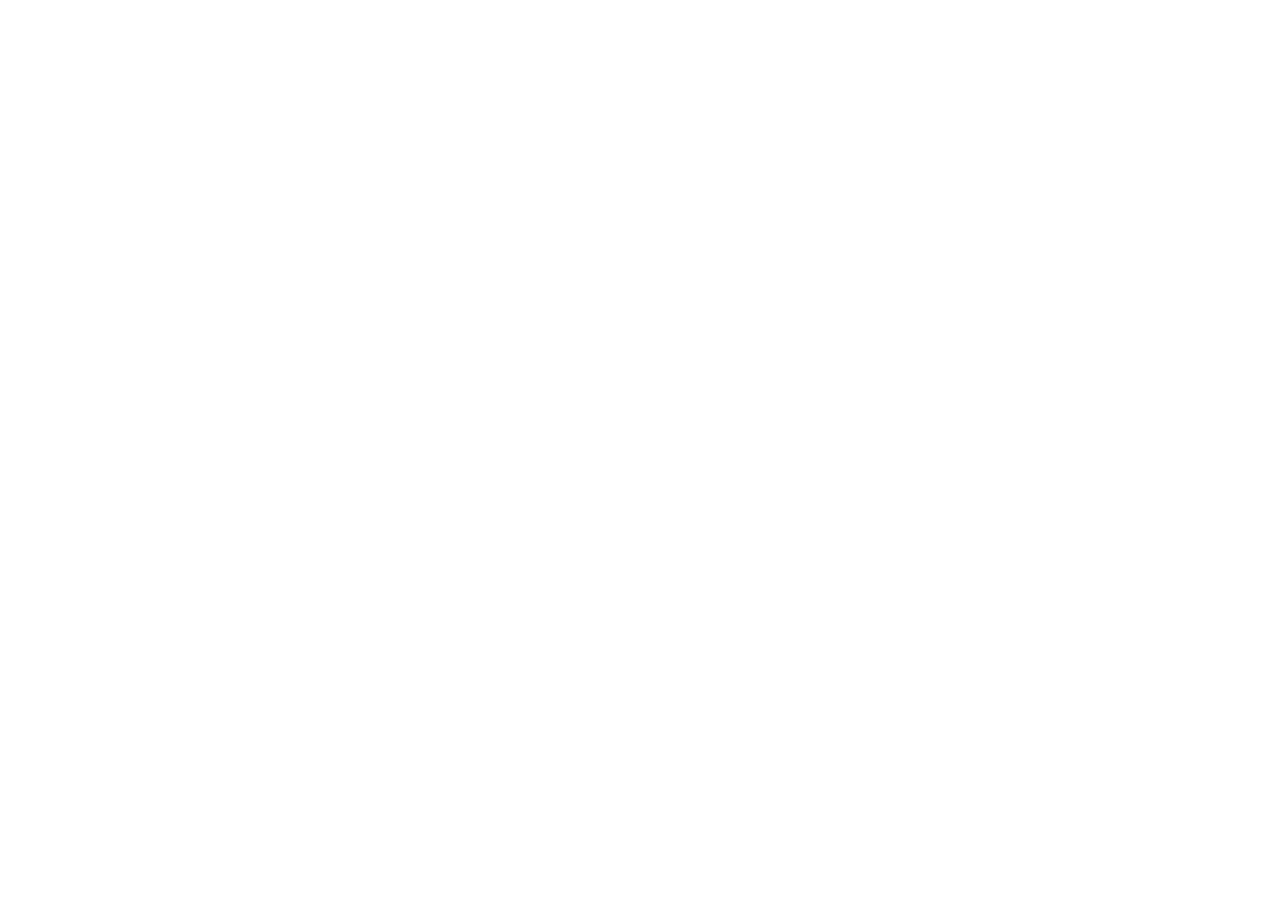
==== Programing2/HTML-CSS-tasks/index.html @ 89f24dd9 "Cerate JS modules folders" ====
<!DOCTYPE html>
<html lang="en">
<head>
    <meta charset="UTF-8">
    <meta name="viewport" content="width=device-width, initial-scale=1.0">
    <title>Document</title>
</head>
<body>
    
</body>
</html>
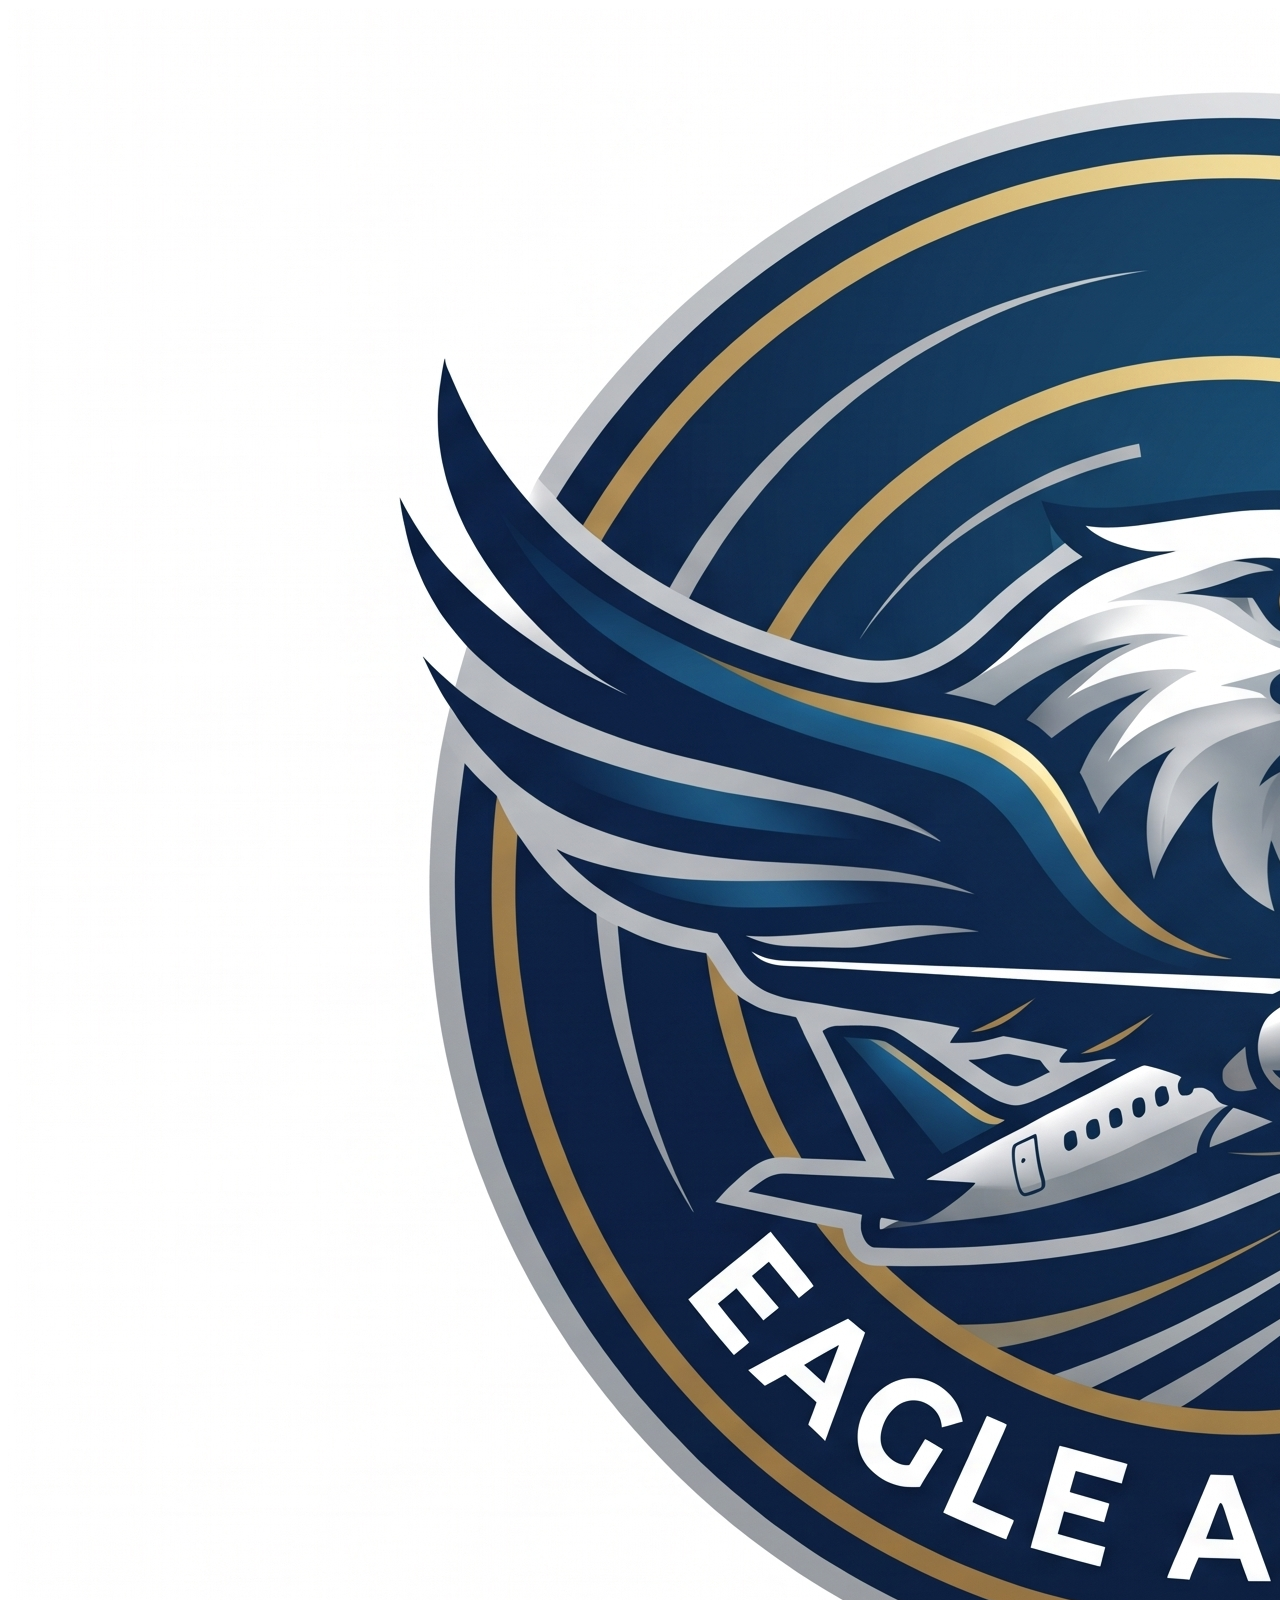
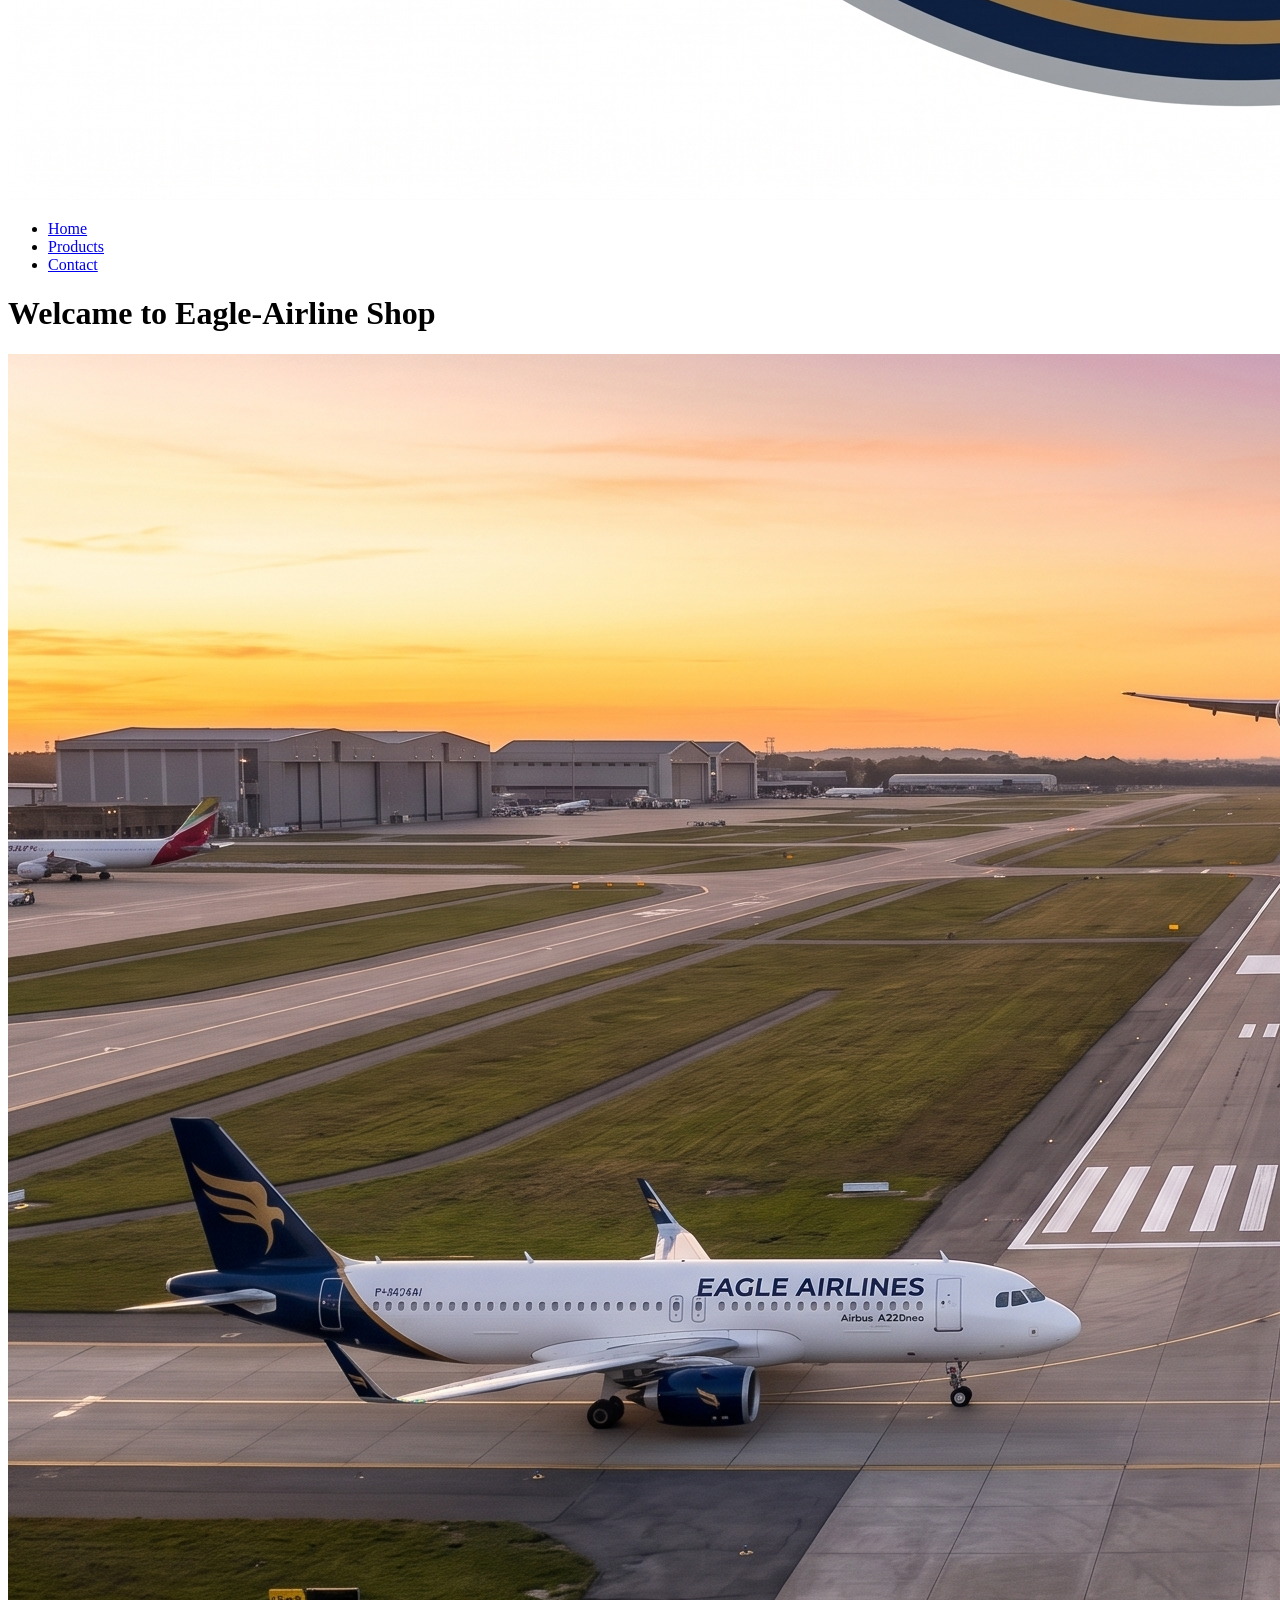
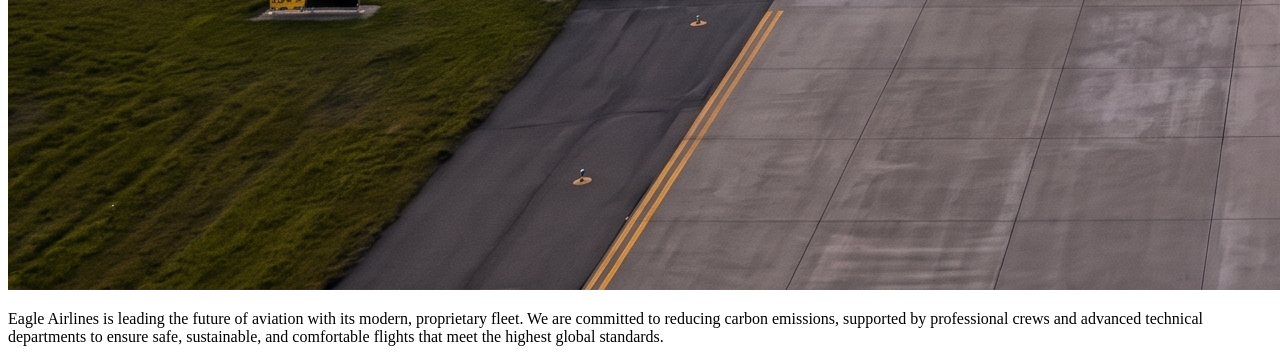
==== commit c58a90c9: "Finish all HTML structer for website" ====
--- a/Programing2/HTML-CSS-tasks/index.html
+++ b/Programing2/HTML-CSS-tasks/index.html
@@ -3,9 +3,36 @@
 <head>
     <meta charset="UTF-8">
     <meta name="viewport" content="width=device-width, initial-scale=1.0">
-    <title>Document</title>
+    <title>Eagle Airline</title>
 </head>
 <body>
-    
+    <header>
+        <div class="logo">
+            <a href="index.html"><img src="img/Eagle-AirLines-Company-logo.jpeg" alt="Logo error"></a>
+        </div>
+
+        <nav>
+            <ul>
+                <li><a href="index.html">Home</a></li>
+                <li><a href="products.html">Products</a></li>
+                <li><a href="contact.html">Contact</a></li>
+            </ul>
+        </nav>
+    </header>
+
+    <main>
+        <h1>Welcame to Eagle-Airline Shop</h1>
+
+        <img src="img/Main-img.jpeg" alt="Main-img error">
+
+        <p>
+            Eagle Airlines is leading the future of aviation with its modern, proprietary fleet. 
+            We are committed to reducing carbon emissions, supported by professional crews and 
+            advanced technical departments to ensure safe, sustainable, and 
+            comfortable flights that meet the highest global standards.
+        </p>
+    </main>
+
+
 </body>
-</html>+</html>
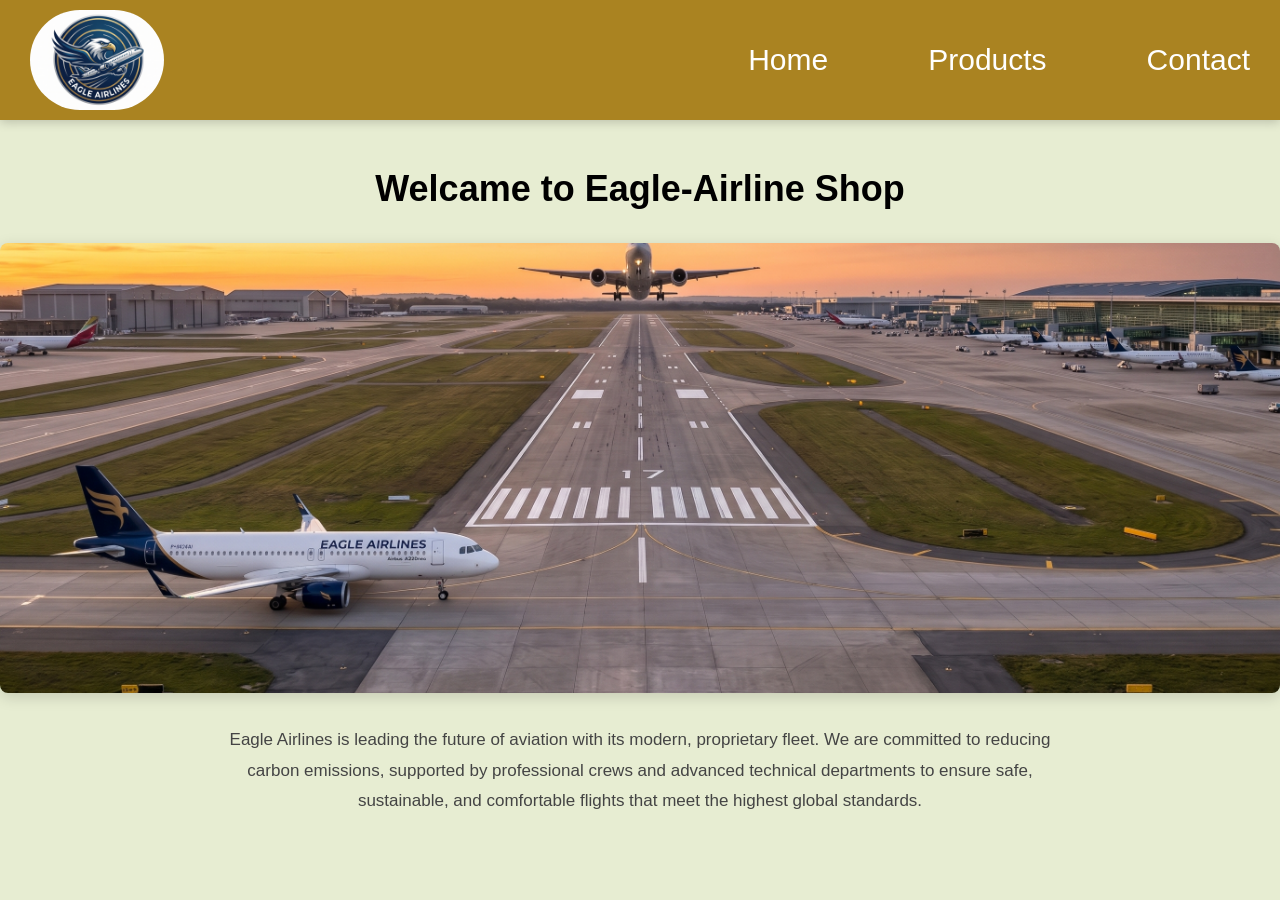
==== commit aebf303a: "Adding style to index page" ====
--- a/Programing2/HTML-CSS-tasks/index.html
+++ b/Programing2/HTML-CSS-tasks/index.html
@@ -4,6 +4,7 @@
     <meta charset="UTF-8">
     <meta name="viewport" content="width=device-width, initial-scale=1.0">
     <title>Eagle Airline</title>
+    <link rel="stylesheet" href="CSS/style.css">
 </head>
 <body>
     <header>
--- a/Programing2/HTML-CSS-tasks/CSS/style.css
+++ b/Programing2/HTML-CSS-tasks/CSS/style.css
@@ -0,0 +1,88 @@
+* {
+    margin: 0;
+    padding: 0;
+    box-sizing: border-box;
+    font-family: 'Segoe UI', Arial, sans-serif;
+}
+
+body {
+    background-color: #e7edd2;
+    color: #333;
+    line-height: 1.6;
+}
+
+header {
+    background-color: #aa8321; 
+    padding: 10px 30px;
+    display: flex;
+    justify-content: space-between;
+    align-items: center;
+    box-shadow: 0 2px 10px rgba(0, 0, 0, 0.2);
+    position: sticky;
+    top: 0;
+    z-index: 1000;
+}
+
+header .logo a {
+    display: flex;
+    align-items: center;
+}
+
+header .logo img {
+    height: 100px;
+    width: auto;
+    object-fit: contain;
+    border-radius: 50px;
+}
+
+
+header nav ul {
+    list-style: none;
+    display: flex;
+    gap: 100px;
+
+}
+
+header nav ul li a {
+    color: #ffffff;
+    text-decoration: none;
+    font-size: 30px;
+    font-weight: 500;
+    transition: color 0.3s ease;
+}
+
+header nav ul li a:hover {
+    color: #d4af37;
+}
+
+main {
+    max-width: 1300px;
+    margin: 40px auto;
+    padding: 0 0px;
+    text-align: center;
+}
+
+main h1 {
+    color: #000000;
+    font-size: 36px;
+    font-weight: bold;
+    margin-bottom: 25px;
+}
+
+main img {
+    width: 100%;
+    max-height: 450px;
+    object-fit: cover;
+    border-radius: 8px;
+    box-shadow: 0 4px 15px rgba(0, 0, 0, 0.15);
+    margin-bottom: 25px;
+}
+
+main p {
+    color: #444;
+    font-size: 17px;
+    line-height: 1.8;
+    max-width: 850px;
+    margin: 0 auto;
+}
+
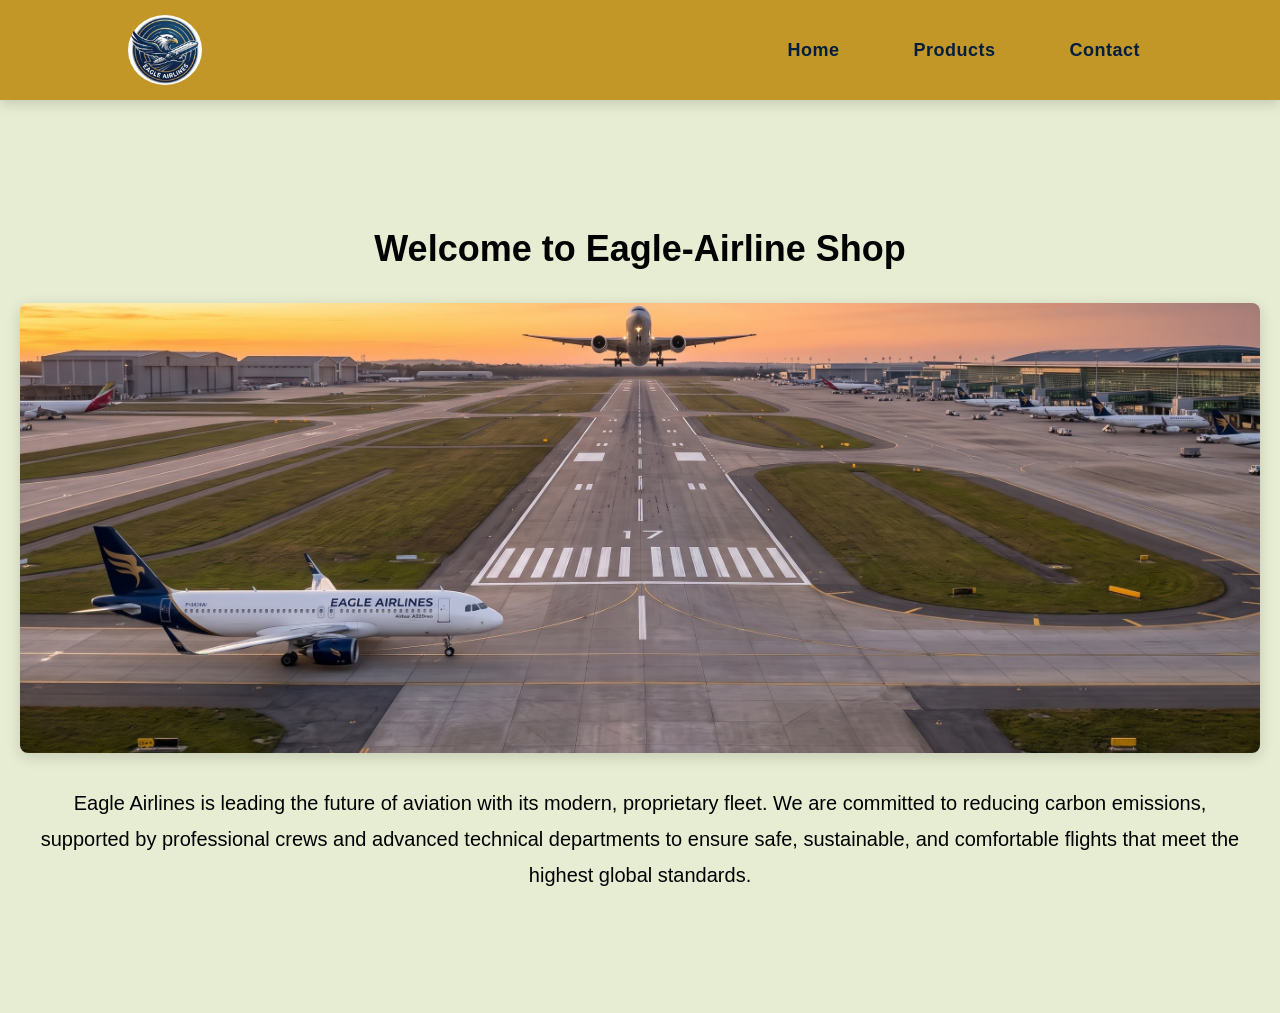
==== commit 8d2d402a: "Adding contact page style" ====
--- a/Programing2/HTML-CSS-tasks/index.html
+++ b/Programing2/HTML-CSS-tasks/index.html
@@ -3,6 +3,7 @@
 <head>
     <meta charset="UTF-8">
     <meta name="viewport" content="width=device-width, initial-scale=1.0">
+    <meta name="description" content="Eagle Airlines offers modern, comfortable, and sustainable flights with high-end fleet services.">
     <title>Eagle Airline</title>
     <link rel="stylesheet" href="CSS/style.css">
 </head>
@@ -22,7 +23,7 @@
     </header>
 
     <main>
-        <h1>Welcame to Eagle-Airline Shop</h1>
+        <h1>Welcome to Eagle-Airline Shop</h1>
 
         <img src="img/Main-img.jpeg" alt="Main-img error">
 
--- a/Programing2/HTML-CSS-tasks/CSS/style.css
+++ b/Programing2/HTML-CSS-tasks/CSS/style.css
@@ -12,12 +12,12 @@
 }
 
 header {
-    background-color: #aa8321; 
-    padding: 10px 30px;
+    background-color: #C39628;
+    padding: 15px 10%;
     display: flex;
     justify-content: space-between;
     align-items: center;
-    box-shadow: 0 2px 10px rgba(0, 0, 0, 0.2);
+    box-shadow: 0 4px 12px rgba(0, 0, 0, 0.15);
     position: sticky;
     top: 0;
     z-index: 1000;
@@ -29,36 +29,44 @@
 }
 
 header .logo img {
-    height: 100px;
+    height: 70px;
     width: auto;
     object-fit: contain;
-    border-radius: 50px;
-}
-
+    border-radius: 50%;
+    transition: transform 0.3s ease;
+}
+
+header .logo img:hover {
+    transform: scale(1.05);
+}
 
 header nav ul {
     list-style: none;
     display: flex;
-    gap: 100px;
-
+    gap: 50px;
+    align-items: center;
 }
 
 header nav ul li a {
-    color: #ffffff;
+    color: #001f3f;
     text-decoration: none;
-    font-size: 30px;
-    font-weight: 500;
-    transition: color 0.3s ease;
+    font-size: 18px;
+    font-weight: 600;
+    letter-spacing: 0.5px;
+    padding: 6px 12px;
+    border-radius: 4px;
+    transition: all 0.3s ease;
 }
 
 header nav ul li a:hover {
-    color: #d4af37;
+    color: #fefefe;
+    background-color: rgba(0, 31, 63, 0.1);
 }
 
 main {
-    max-width: 1300px;
-    margin: 40px auto;
-    padding: 0 0px;
+    max-width: 1400px;
+    margin: 120px auto;
+    padding: 0 20px;
     text-align: center;
 }
 
@@ -79,10 +87,180 @@
 }
 
 main p {
-    color: #444;
-    font-size: 17px;
+    color: #000000;
+    font-size: 20px;
     line-height: 1.8;
-    max-width: 850px;
+    max-width: 1200px;
     margin: 0 auto;
 }
 
+.product-main {
+    max-width: 1500px;
+    margin: 20px auto;
+    text-align: center;
+}
+
+.product-main-img {
+    width: 100%;
+    max-height: 500px;
+    object-fit: cover;
+    border-radius: 10px;
+    box-shadow: 0 4px 12px rgba(0, 0, 0, 0.15);
+    margin-bottom: 15px;
+}
+
+.product-title-text {
+    color: #000000;
+    font-size: 20px;
+    line-height: 1.7;
+    margin-bottom: 50px;
+    max-width: 100%;
+}
+
+.products-container {
+    display: flex;
+    justify-content: space-between;
+    gap: 20px;
+    margin-top: 20px;
+}
+
+.product-item {
+    background-color: #ffffff;
+    flex: 1;
+    padding: 20px;
+    border-radius: 8px;
+    box-shadow: 0 4px 15px rgba(0, 0, 0, 0.08);
+    display: flex;
+    flex-direction: column;
+    text-align: left;
+    transition: transform 0.3s ease, box-shadow 0.3s ease;
+}
+
+.product-item:hover {
+    transform: translateY(-5px);
+    box-shadow: 0 8px 20px rgba(0, 0, 0, 0.15);
+}
+
+.product-item h2 {
+    color: #000000;
+    font-size: 25px;
+    margin-bottom: 15px;
+}
+
+.product-item img {
+    width: 100%;
+    height: 320px;
+    object-fit: cover;
+    border-radius: 6px;
+    margin-bottom: 15px;
+}
+
+
+.produst-title {
+    font-style: italic;
+    color: #efab0e;
+    font-size: 15px;
+    margin-bottom: 10px;
+    text-align: left !important;
+    display: block !important;
+    width: 100%;
+}
+
+.product-item p:last-child {
+    color: #000000;
+    font-size: 14px;
+    line-height: 1.6;
+}
+
+
+.contact-main {
+    margin: 50px auto;
+}
+
+.contact-main h1 {
+    text-align: left;
+    color: #001f3f;
+    font-size: 36px;
+    font-weight: bold;
+    margin-bottom: 30px;
+}
+
+.contact-container {
+    display: flex;
+    justify-content: space-between;
+    align-items: flex-start;
+    gap: 40px;
+    margin-top: 20px;
+}
+
+.contact-info {
+    flex: 1;
+    text-align: left;
+}
+
+.contact-info p {
+    color: #000000;
+    font-size: 18px;
+    line-height: 1.5;
+    margin-bottom: 20px;
+    max-width: 100%;
+    font-style: italic;
+}
+
+.contact-info p:first-child {
+    font-style: italic;
+    color: #000000;
+    margin-bottom: 5px;
+}
+
+.contact-info strong {
+    color: #001f3f;
+}
+
+.contact-map {
+    flex: 1.3;
+}
+
+.contact-map img {
+    width: 100%;
+    height: 380px;
+    object-fit: cover;
+    border-radius: 8px;
+    box-shadow: 0 4px 15px rgba(0, 0, 0, 0.15);
+    margin-bottom: 0;
+}
+
+
+@media (max-width: 768px) {
+    header {
+        padding: 10px 20px;
+        flex-direction: column; 
+        gap: 12px;
+    }
+
+    header .logo img {
+        height: 50px;
+    }
+
+    header nav ul {
+        gap: 15px;
+    }
+
+    header nav ul li a {
+        font-size: 16px;
+        padding: 4px 8px;
+    }
+
+    .products-container {
+        flex-direction: column;
+    }
+
+
+    .contact-container {
+        flex-direction: column;
+    }
+    
+    .contact-map img {
+        height: 250px;
+    }
+}
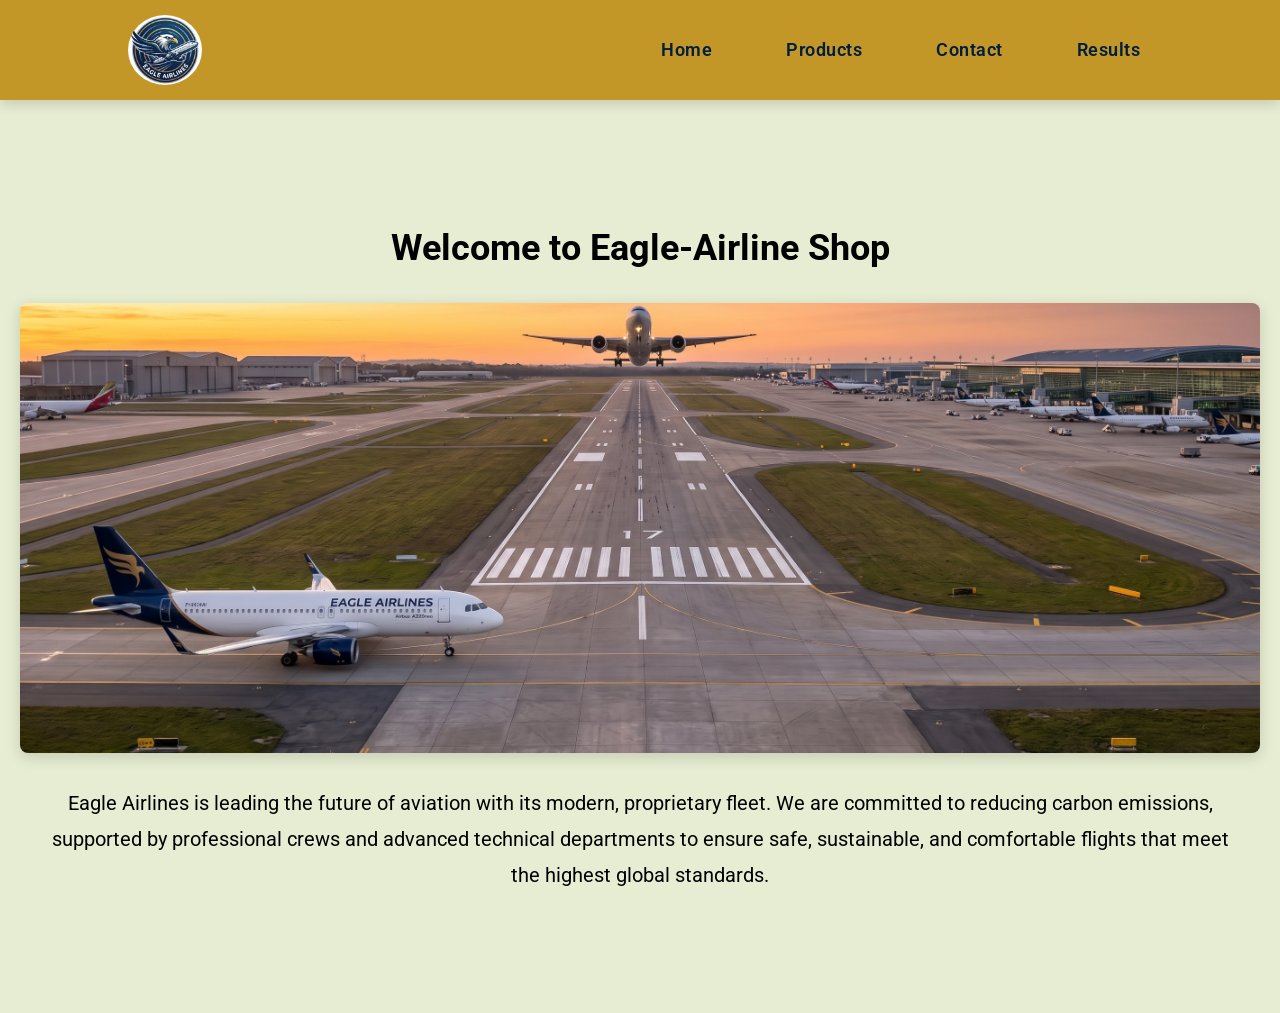
==== commit 4d863733: "Adding all tests for website and create results page" ====
--- a/Programing2/HTML-CSS-tasks/index.html
+++ b/Programing2/HTML-CSS-tasks/index.html
@@ -6,6 +6,10 @@
     <meta name="description" content="Eagle Airlines offers modern, comfortable, and sustainable flights with high-end fleet services.">
     <title>Eagle Airline</title>
     <link rel="stylesheet" href="CSS/style.css">
+    <!-- Google Fonts Link -->
+    <link rel="preconnect" href="https://fonts.googleapis.com">
+    <link rel="preconnect" href="https://fonts.gstatic.com" crossorigin>
+    <link href="https://fonts.googleapis.com/css2?family=Roboto:ital,wght@0,400;0,500;0,700;1,400&display=swap" rel="stylesheet">
 </head>
 <body>
     <header>
@@ -18,6 +22,7 @@
                 <li><a href="index.html">Home</a></li>
                 <li><a href="products.html">Products</a></li>
                 <li><a href="contact.html">Contact</a></li>
+                <li><a href="results.html">Results</a></li>
             </ul>
         </nav>
     </header>
--- a/Programing2/HTML-CSS-tasks/CSS/style.css
+++ b/Programing2/HTML-CSS-tasks/CSS/style.css
@@ -2,7 +2,7 @@
     margin: 0;
     padding: 0;
     box-sizing: border-box;
-    font-family: 'Segoe UI', Arial, sans-serif;
+    font-family: 'Roboto', 'Segoe UI', Arial, sans-serif;
 }
 
 body {
@@ -158,7 +158,7 @@
 
 .produst-title {
     font-style: italic;
-    color: #efab0e;
+    color: #000000;
     font-size: 15px;
     margin-bottom: 10px;
     text-align: left !important;
